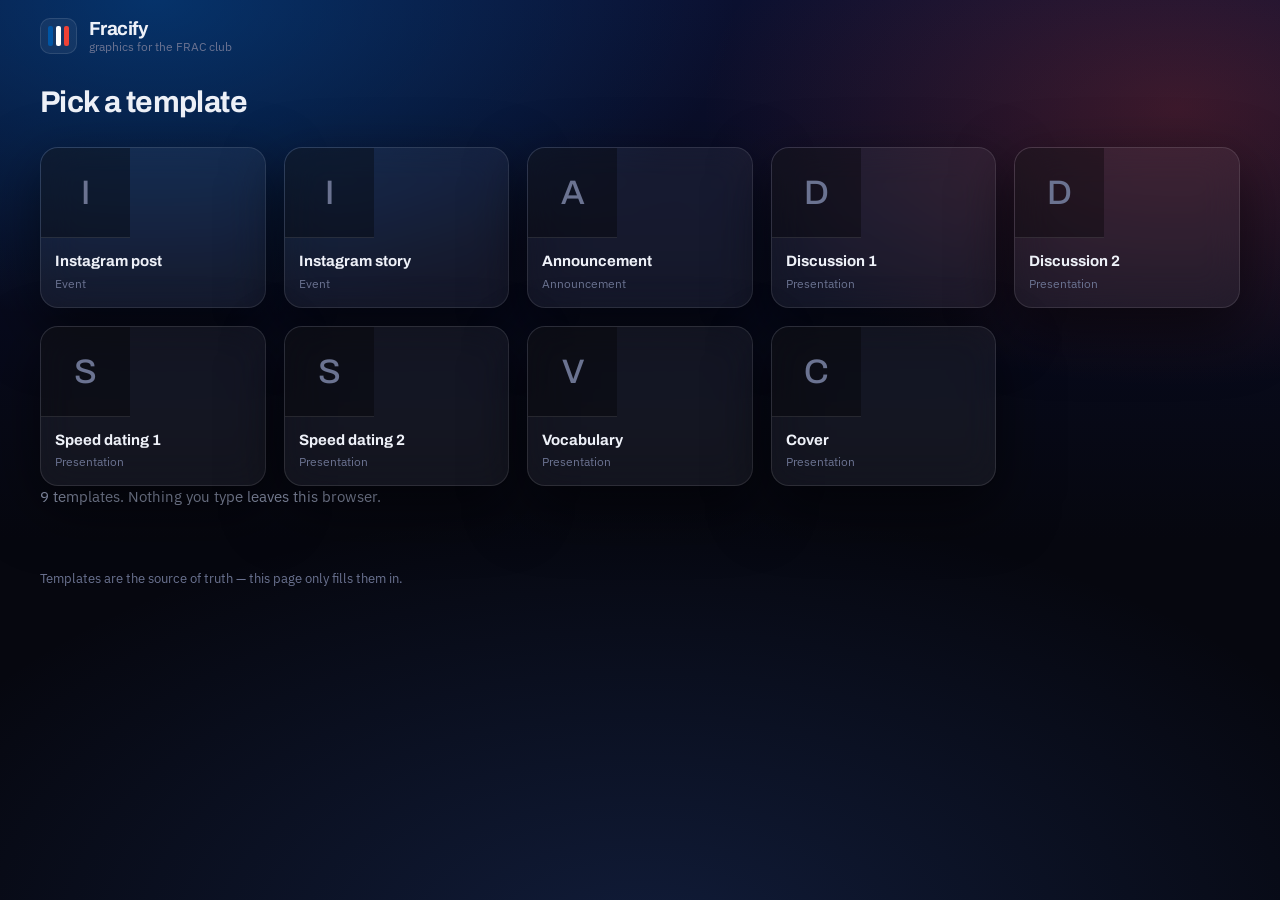
==== index.html @ 3fc7f630 "Fill templates in the browser and export a PNG One page, no build step, no dependency that is not in" ====
<!DOCTYPE html>
<html lang="en">
<head>
<meta charset="utf-8">
<meta name="viewport" content="width=device-width, initial-scale=1, viewport-fit=cover">
<title>Fracify — FRAC graphics generator</title>
<meta name="description" content="Fill in the texts, drop in the photos, export the post. No Affinity, no backend.">
<meta name="color-scheme" content="dark">
<link rel="icon" href="data:image/svg+xml,%3Csvg xmlns='http://www.w3.org/2000/svg' viewBox='0 0 32 32'%3E%3Crect width='32' height='32' rx='7' fill='%230b1030'/%3E%3Crect x='4' y='7' width='6' height='18' fill='%230055a4'/%3E%3Crect x='13' y='7' width='6' height='18' fill='%23eef1f8'/%3E%3Crect x='22' y='7' width='6' height='18' fill='%23ef4135'/%3E%3C/svg%3E">
<link rel="stylesheet" href="styles.css">
</head>
<body>

<div class="glow" aria-hidden="true"></div>

<header class="topbar">
  <div class="brand">
    <span class="brand-mark" aria-hidden="true"><i></i><i></i><i></i></span>
    <span class="brand-text">
      <strong>Fracify</strong>
      <small>graphics for the FRAC club</small>
    </span>
  </div>
  <div class="topbar-actions">
    <button type="button" id="btn-back" class="btn btn-ghost is-hidden">All templates</button>
  </div>
</header>

<div id="notice" class="notice is-hidden" role="alert"></div>

<main>

  <section id="picker" class="picker" aria-label="Templates">
    <h1 class="section-title">Pick a template</h1>
    <div id="picker-grid" class="picker-grid"></div>
    <p id="picker-status" class="muted">Loading templates…</p>
  </section>

  <section id="editor" class="editor is-hidden" aria-label="Editor">

    <div class="pane pane-form">
      <div class="pane-head">
        <h2 id="editor-title" class="section-title"></h2>
        <p id="editor-kind" class="muted"></p>
      </div>
      <div id="fields" class="fields"></div>
      <div class="pane-foot">
        <button type="button" id="btn-reset" class="btn btn-ghost">Reset to template defaults</button>
      </div>
    </div>

    <div class="pane pane-preview">
      <div class="preview-sticky">
        <div id="stage" class="stage" aria-label="Live preview"></div>
        <div class="actions">
          <button type="button" id="btn-png" class="btn btn-primary">Export PNG</button>
          <button type="button" id="btn-svg" class="btn btn-ghost">Download SVG</button>
        </div>
        <p id="export-status" class="muted export-status"></p>
      </div>
    </div>

  </section>

</main>

<footer class="footer">
  <span>Templates are the source of truth — this page only fills them in.</span>
</footer>

<script src="fonts/embedded-fonts.js"></script>
<script src="app.js"></script>
</body>
</html>
---- styles.css ----
/* ---------------------------------------------------------------------------
   Fonts. Two groups:
   - Archivo / IBM Plex Sans dress the interface.
   - Metropolis / Liberation Sans are the faces the templates ask for. They are
     declared here so the live preview looks like the export; the export gets
     the very same files inlined as data URIs (see fonts/embedded-fonts.js).
   --------------------------------------------------------------------------- */

@font-face {
  font-family: 'Archivo';
  font-style: normal;
  font-weight: 500;
  font-display: swap;
  src: url('fonts/archivo-latin-500-normal.woff2') format('woff2');
  unicode-range: U+0000-00FF, U+0131, U+0152-0153, U+02BB-02BC, U+02C6, U+02DA, U+02DC, U+0304, U+0308, U+0329, U+2000-206F, U+20AC, U+2122, U+2191, U+2193, U+2212, U+2215, U+FEFF, U+FFFD;
}
@font-face {
  font-family: 'Archivo';
  font-style: normal;
  font-weight: 500;
  font-display: swap;
  src: url('fonts/archivo-latin-ext-500-normal.woff2') format('woff2');
  unicode-range: U+0100-02BA, U+02BD-02C5, U+02C7-02CC, U+02CE-02D7, U+02DD-02FF, U+0304, U+0308, U+0329, U+1D00-1DBF, U+1E00-1E9F, U+1EF2-1EFF, U+2020, U+20A0-20AB, U+20AD-20C0, U+2113, U+2C60-2C7F, U+A720-A7FF;
}
@font-face {
  font-family: 'Archivo';
  font-style: normal;
  font-weight: 700;
  font-display: swap;
  src: url('fonts/archivo-latin-700-normal.woff2') format('woff2');
  unicode-range: U+0000-00FF, U+0131, U+0152-0153, U+02BB-02BC, U+02C6, U+02DA, U+02DC, U+0304, U+0308, U+0329, U+2000-206F, U+20AC, U+2122, U+2191, U+2193, U+2212, U+2215, U+FEFF, U+FFFD;
}
@font-face {
  font-family: 'Archivo';
  font-style: normal;
  font-weight: 700;
  font-display: swap;
  src: url('fonts/archivo-latin-ext-700-normal.woff2') format('woff2');
  unicode-range: U+0100-02BA, U+02BD-02C5, U+02C7-02CC, U+02CE-02D7, U+02DD-02FF, U+0304, U+0308, U+0329, U+1D00-1DBF, U+1E00-1E9F, U+1EF2-1EFF, U+2020, U+20A0-20AB, U+20AD-20C0, U+2113, U+2C60-2C7F, U+A720-A7FF;
}
@font-face {
  font-family: 'IBM Plex Sans';
  font-style: normal;
  font-weight: 400;
  font-display: swap;
  src: url('fonts/ibm-plex-sans-latin-400-normal.woff2') format('woff2');
  unicode-range: U+0000-00FF, U+0131, U+0152-0153, U+02BB-02BC, U+02C6, U+02DA, U+02DC, U+0304, U+0308, U+0329, U+2000-206F, U+20AC, U+2122, U+2191, U+2193, U+2212, U+2215, U+FEFF, U+FFFD;
}
@font-face {
  font-family: 'IBM Plex Sans';
  font-style: normal;
  font-weight: 400;
  font-display: swap;
  src: url('fonts/ibm-plex-sans-latin-ext-400-normal.woff2') format('woff2');
  unicode-range: U+0100-02BA, U+02BD-02C5, U+02C7-02CC, U+02CE-02D7, U+02DD-02FF, U+0304, U+0308, U+0329, U+1D00-1DBF, U+1E00-1E9F, U+1EF2-1EFF, U+2020, U+20A0-20AB, U+20AD-20C0, U+2113, U+2C60-2C7F, U+A720-A7FF;
}
@font-face {
  font-family: 'IBM Plex Sans';
  font-style: normal;
  font-weight: 600;
  font-display: swap;
  src: url('fonts/ibm-plex-sans-latin-600-normal.woff2') format('woff2');
  unicode-range: U+0000-00FF, U+0131, U+0152-0153, U+02BB-02BC, U+02C6, U+02DA, U+02DC, U+0304, U+0308, U+0329, U+2000-206F, U+20AC, U+2122, U+2191, U+2193, U+2212, U+2215, U+FEFF, U+FFFD;
}
@font-face {
  font-family: 'IBM Plex Sans';
  font-style: normal;
  font-weight: 600;
  font-display: swap;
  src: url('fonts/ibm-plex-sans-latin-ext-600-normal.woff2') format('woff2');
  unicode-range: U+0100-02BA, U+02BD-02C5, U+02C7-02CC, U+02CE-02D7, U+02DD-02FF, U+0304, U+0308, U+0329, U+1D00-1DBF, U+1E00-1E9F, U+1EF2-1EFF, U+2020, U+20A0-20AB, U+20AD-20C0, U+2113, U+2C60-2C7F, U+A720-A7FF;
}

@font-face {
  font-family: 'Metropolis';
  font-style: normal;
  font-weight: 400;
  font-display: block;
  src: url('fonts/Metropolis-Regular.woff2') format('woff2');
}
@font-face {
  font-family: 'Metropolis';
  font-style: normal;
  font-weight: 700;
  font-display: block;
  src: url('fonts/Metropolis-Bold.woff2') format('woff2');
}
@font-face {
  font-family: 'Liberation Sans';
  font-style: normal;
  font-weight: 400;
  font-display: block;
  src: url('fonts/LiberationSans-Regular.woff2') format('woff2');
}

/* --------------------------------------------------------------------------- */

:root {
  --bg: #06070f;
  --ink: #eef1f8;
  --ink-dim: #97a0bb;
  --ink-faint: #6b7391;
  --glass: rgba(255, 255, 255, 0.055);
  --glass-strong: rgba(255, 255, 255, 0.085);
  --edge: rgba(255, 255, 255, 0.11);
  --edge-strong: rgba(255, 255, 255, 0.2);
  --blue: #3b6fe0;
  --blue-deep: #0055a4;
  --red: #ef4135;
  --amber: #f0b429;
  --radius: 18px;
  --radius-sm: 12px;
  --shadow: 0 22px 60px rgba(0, 0, 0, 0.55);
  --ui: 'IBM Plex Sans', system-ui, -apple-system, 'Segoe UI', sans-serif;
  --display: 'Archivo', var(--ui);
}

* { box-sizing: border-box; }

html { -webkit-text-size-adjust: 100%; }

body {
  margin: 0;
  min-height: 100vh;
  background: var(--bg);
  color: var(--ink);
  font-family: var(--ui);
  font-size: 15px;
  line-height: 1.5;
  -webkit-font-smoothing: antialiased;
}

/* The FRAC background is a deep navy with a blue and a red bloom. Echo it. */
.glow {
  position: fixed;
  inset: 0;
  z-index: -1;
  background:
    radial-gradient(70% 55% at 12% 0%, rgba(0, 85, 164, 0.5), transparent 65%),
    radial-gradient(60% 50% at 92% 12%, rgba(239, 65, 53, 0.22), transparent 62%),
    radial-gradient(90% 70% at 50% 105%, rgba(59, 111, 224, 0.2), transparent 70%),
    linear-gradient(180deg, #0b1030 0%, #06070f 60%);
}

h1, h2, h3 { font-family: var(--display); font-weight: 700; letter-spacing: -0.02em; margin: 0; }

.muted { color: var(--ink-dim); margin: 0; }

.is-hidden { display: none !important; }

/* --- top bar --------------------------------------------------------------- */

.topbar {
  display: flex;
  align-items: center;
  justify-content: space-between;
  gap: 16px;
  padding: 18px clamp(16px, 4vw, 40px);
  max-width: 1400px;
  margin: 0 auto;
}

.brand { display: flex; align-items: center; gap: 12px; }

.brand-mark {
  display: flex;
  gap: 3px;
  padding: 7px;
  border-radius: 10px;
  background: var(--glass);
  border: 1px solid var(--edge);
}
.brand-mark i { width: 5px; height: 20px; border-radius: 2px; display: block; }
.brand-mark i:nth-child(1) { background: var(--blue-deep); }
.brand-mark i:nth-child(2) { background: #fff; }
.brand-mark i:nth-child(3) { background: var(--red); }

.brand-text { display: flex; flex-direction: column; line-height: 1.15; }
.brand-text strong { font-family: var(--display); font-size: 19px; letter-spacing: -0.03em; }
.brand-text small { color: var(--ink-faint); font-size: 12px; }

/* --- notice ---------------------------------------------------------------- */

.notice {
  max-width: 1400px;
  margin: 0 auto 8px;
  padding: 14px 18px;
  border-radius: var(--radius-sm);
  background: rgba(240, 180, 41, 0.12);
  border: 1px solid rgba(240, 180, 41, 0.35);
  color: #ffe6ae;
  font-size: 14px;
}
.notice code {
  font-family: ui-monospace, 'SFMono-Regular', Menlo, monospace;
  background: rgba(0, 0, 0, 0.35);
  padding: 2px 6px;
  border-radius: 6px;
}

main { max-width: 1400px; margin: 0 auto; padding: 8px clamp(16px, 4vw, 40px) 60px; }

.section-title { font-size: clamp(22px, 3vw, 30px); margin-bottom: 6px; }

/* --- template picker -------------------------------------------------------- */

.picker-grid {
  display: grid;
  grid-template-columns: repeat(auto-fill, minmax(190px, 1fr));
  align-items: start;
  gap: 18px;
  margin-top: 22px;
}

.card {
  position: relative;
  display: flex;
  flex-direction: column;
  padding: 0;
  overflow: hidden;
  text-align: left;
  color: inherit;
  font: inherit;
  cursor: pointer;
  background: var(--glass);
  border: 1px solid var(--edge);
  border-radius: var(--radius);
  backdrop-filter: blur(18px);
  -webkit-backdrop-filter: blur(18px);
  box-shadow: var(--shadow);
  transition: transform 0.16s ease, border-color 0.16s ease, background 0.16s ease;
}
.card:hover { transform: translateY(-3px); border-color: var(--edge-strong); background: var(--glass-strong); }
.card:focus-visible { outline: 2px solid var(--blue); outline-offset: 3px; }
.card.is-unsupported { cursor: not-allowed; opacity: 0.62; }
.card.is-unsupported:hover { transform: none; }

.card-thumb {
  background: rgba(0, 0, 0, 0.35);
  border-bottom: 1px solid var(--edge);
  position: relative;
  min-height: 90px;
  display: grid;
}
.card-thumb img { display: block; width: 100%; height: auto; }
.card-thumb-fallback {
  aspect-ratio: 1 / 1;
  display: grid;
  place-items: center;
  font-family: var(--display);
  font-size: 34px;
  color: var(--ink-faint);
}

.card-body { padding: 12px 14px 14px; }
.card-name { font-family: var(--display); font-weight: 700; font-size: 15px; }
.card-meta { color: var(--ink-faint); font-size: 12px; margin-top: 2px; }
.card-warn { color: var(--amber); font-size: 12px; margin-top: 6px; line-height: 1.35; }

.ratio-tag {
  position: absolute;
  right: 8px;
  top: 8px;
  padding: 3px 8px;
  font-size: 11px;
  border-radius: 999px;
  background: rgba(6, 7, 15, 0.72);
  border: 1px solid var(--edge);
  color: var(--ink-dim);
}

/* --- editor ----------------------------------------------------------------- */

.editor {
  display: grid;
  grid-template-columns: minmax(0, 400px) minmax(0, 1fr);
  gap: 24px;
  align-items: start;
}

.pane {
  background: var(--glass);
  border: 1px solid var(--edge);
  border-radius: var(--radius);
  backdrop-filter: blur(20px);
  -webkit-backdrop-filter: blur(20px);
  box-shadow: var(--shadow);
}

.pane-form { padding: 22px; }
.pane-head { margin-bottom: 18px; }
.pane-foot { margin-top: 20px; padding-top: 16px; border-top: 1px solid var(--edge); }

.pane-preview { padding: 18px; background: rgba(255, 255, 255, 0.03); }
.preview-sticky { position: sticky; top: 18px; }

.fields { display: flex; flex-direction: column; gap: 18px; }

.field label,
.field .field-label {
  display: block;
  font-size: 12px;
  font-weight: 600;
  letter-spacing: 0.06em;
  text-transform: uppercase;
  color: var(--ink-dim);
  margin-bottom: 7px;
}

.field input[type='text'],
.field textarea {
  width: 100%;
  padding: 11px 13px;
  color: var(--ink);
  font: inherit;
  background: rgba(0, 0, 0, 0.3);
  border: 1px solid var(--edge);
  border-radius: var(--radius-sm);
  resize: vertical;
  transition: border-color 0.15s ease, box-shadow 0.15s ease;
}
.field textarea { min-height: 82px; line-height: 1.45; }
.field input:focus,
.field textarea:focus {
  outline: none;
  border-color: rgba(59, 111, 224, 0.8);
  box-shadow: 0 0 0 3px rgba(59, 111, 224, 0.22);
}

.field-note { font-size: 12px; color: var(--ink-faint); margin: 6px 0 0; }

.field-warn {
  display: flex;
  gap: 8px;
  align-items: flex-start;
  margin: 8px 0 0;
  padding: 8px 10px;
  font-size: 12.5px;
  line-height: 1.4;
  color: #ffdf9e;
  background: rgba(240, 180, 41, 0.12);
  border: 1px solid rgba(240, 180, 41, 0.32);
  border-radius: 10px;
}
.field-warn.is-error { color: #ffc9c4; background: rgba(239, 65, 53, 0.14); border-color: rgba(239, 65, 53, 0.4); }
.field-warn::before { content: '▲'; font-size: 10px; line-height: 1.5; }

/* photo slot */

.photo-slot { display: flex; flex-direction: column; gap: 10px; }
.photo-row { display: flex; gap: 12px; align-items: center; }

.photo-preview {
  width: 74px;
  height: 74px;
  flex: none;
  border-radius: 10px;
  border: 1px solid var(--edge);
  background: rgba(0, 0, 0, 0.35) center / cover no-repeat;
  display: grid;
  place-items: center;
  color: var(--ink-faint);
  font-size: 11px;
}

.photo-actions { display: flex; flex-direction: column; gap: 6px; min-width: 0; }
.photo-name { font-size: 12px; color: var(--ink-faint); overflow: hidden; text-overflow: ellipsis; white-space: nowrap; }

.slider-row { display: flex; align-items: center; gap: 10px; }
.slider-row span { font-size: 12px; color: var(--ink-faint); white-space: nowrap; }

input[type='range'] {
  flex: 1;
  min-width: 0;
  accent-color: var(--blue);
  height: 22px;
}

/* --- stage ------------------------------------------------------------------ */

.stage {
  border-radius: var(--radius-sm);
  overflow: hidden;
  background: rgba(0, 0, 0, 0.4);
  border: 1px solid var(--edge);
  display: grid;
  place-items: center;
  min-height: 220px;
}
.stage svg { display: block; width: 100%; height: auto; }

.actions { display: flex; gap: 10px; margin-top: 14px; flex-wrap: wrap; }
.export-status { font-size: 12.5px; margin-top: 8px; min-height: 18px; }

/* --- buttons ----------------------------------------------------------------- */

.btn {
  font-family: var(--display);
  font-weight: 600;
  font-size: 14px;
  letter-spacing: -0.01em;
  padding: 11px 18px;
  border-radius: var(--radius-sm);
  border: 1px solid var(--edge);
  background: var(--glass);
  color: var(--ink);
  cursor: pointer;
  transition: background 0.15s ease, border-color 0.15s ease, transform 0.1s ease;
}
.btn:hover { background: var(--glass-strong); border-color: var(--edge-strong); }
.btn:active { transform: translateY(1px); }
.btn:focus-visible { outline: 2px solid var(--blue); outline-offset: 2px; }
.btn[disabled] { opacity: 0.5; cursor: progress; }

.btn-primary {
  background: linear-gradient(180deg, #4a7cf0, #2857c4);
  border-color: rgba(255, 255, 255, 0.22);
  box-shadow: 0 8px 24px rgba(40, 87, 196, 0.4);
}
.btn-primary:hover { background: linear-gradient(180deg, #5786f5, #2f61d6); }

.btn-small { padding: 7px 12px; font-size: 13px; }

.footer {
  max-width: 1400px;
  margin: 0 auto;
  padding: 0 clamp(16px, 4vw, 40px) 40px;
  color: var(--ink-faint);
  font-size: 12.5px;
}

/* --- responsive -------------------------------------------------------------- */

@media (max-width: 940px) {
  .editor { grid-template-columns: minmax(0, 1fr); }
  .pane-preview { order: -1; padding: 12px; }
  .preview-sticky { position: static; }
  .stage svg { max-height: 52vh; width: auto; max-width: 100%; }
  .stage { padding: 6px; }
}

@media (prefers-reduced-motion: reduce) {
  * { transition: none !important; }
}
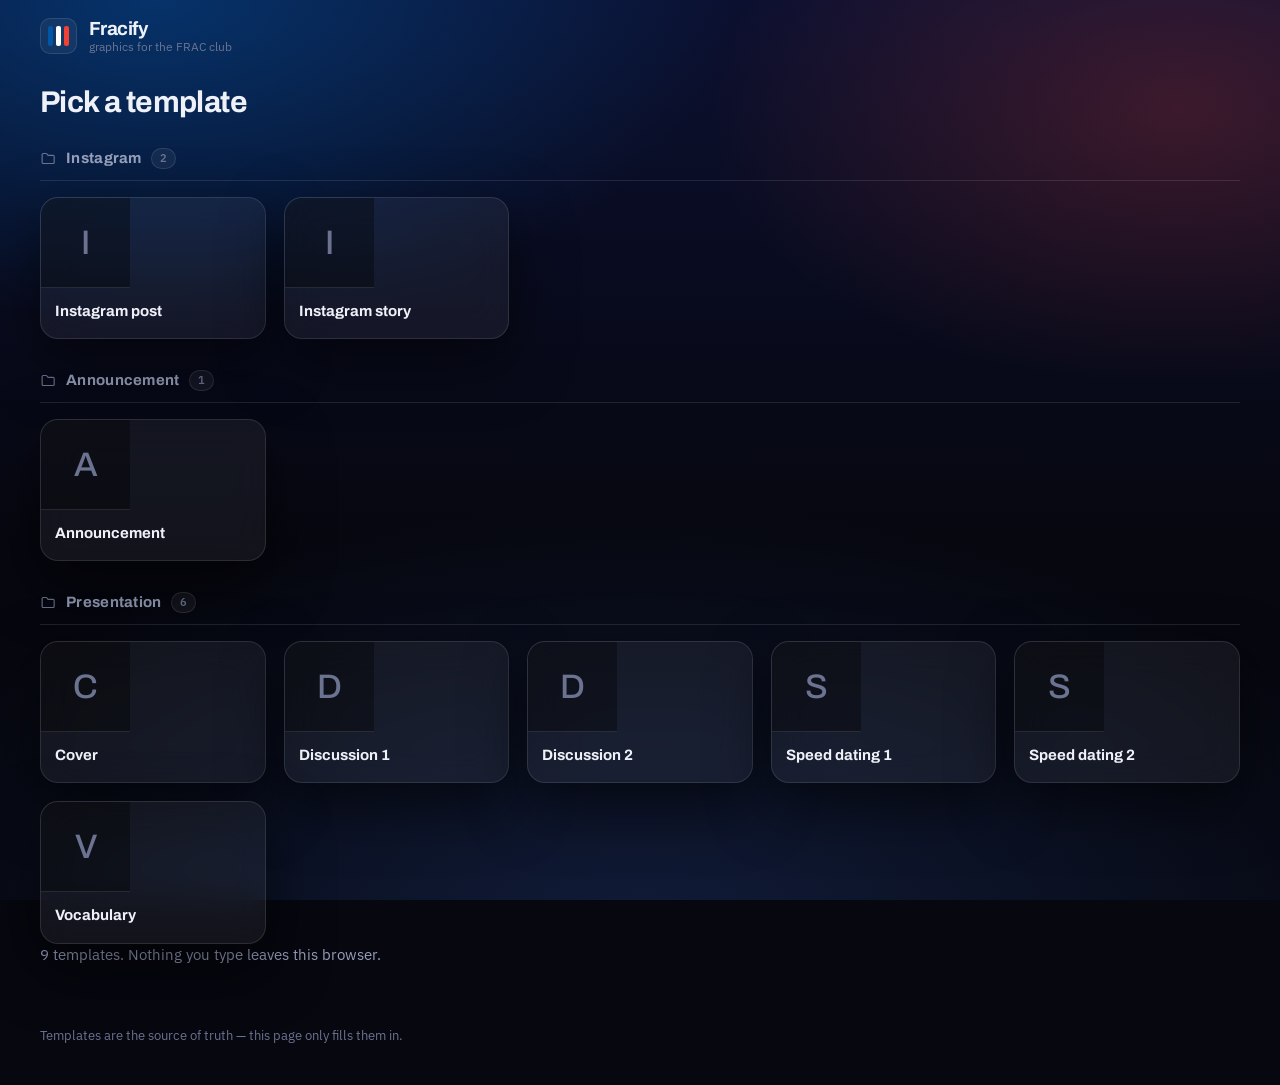
==== commit 3953402a: "Group the picker into folders Instagram (post, story), Announcement on its own, then Presentation wi" ====
--- a/index.html
+++ b/index.html
@@ -32,7 +32,7 @@
 
   <section id="picker" class="picker" aria-label="Templates">
     <h1 class="section-title">Pick a template</h1>
-    <div id="picker-grid" class="picker-grid"></div>
+    <div id="picker-groups"></div>
     <p id="picker-status" class="muted">Loading templates…</p>
   </section>
 
--- a/styles.css
+++ b/styles.css
@@ -204,12 +204,39 @@
 
 /* --- template picker -------------------------------------------------------- */
 
+.group { margin-top: 30px; }
+.group:first-child { margin-top: 22px; }
+
+.group-title {
+  display: flex;
+  align-items: center;
+  gap: 9px;
+  font-size: 15px;
+  font-weight: 600;
+  letter-spacing: 0.02em;
+  color: var(--ink-dim);
+  padding-bottom: 10px;
+  border-bottom: 1px solid var(--edge);
+}
+.group-title svg { color: var(--ink-faint); flex: none; }
+
+.group-count {
+  font-family: var(--ui);
+  font-size: 11px;
+  font-weight: 600;
+  color: var(--ink-faint);
+  background: var(--glass);
+  border: 1px solid var(--edge);
+  border-radius: 999px;
+  padding: 1px 8px;
+}
+
 .picker-grid {
   display: grid;
   grid-template-columns: repeat(auto-fill, minmax(190px, 1fr));
   align-items: start;
   gap: 18px;
-  margin-top: 22px;
+  margin-top: 16px;
 }
 
 .card {
@@ -383,11 +410,15 @@
   overflow: hidden;
   background: rgba(0, 0, 0, 0.4);
   border: 1px solid var(--edge);
-  display: grid;
-  place-items: center;
+  /* Flex, not grid: an auto-sized grid track grows to the intrinsic 1080 px
+     of the preview, which makes the child's max-width:100% resolve against
+     itself and lets the page overflow sideways on a phone. */
+  display: flex;
+  align-items: center;
+  justify-content: center;
   min-height: 220px;
 }
-.stage svg { display: block; width: 100%; height: auto; }
+.stage svg { display: block; width: 100%; height: auto; max-width: 100%; min-width: 0; }
 
 .actions { display: flex; gap: 10px; margin-top: 14px; flex-wrap: wrap; }
 .export-status { font-size: 12.5px; margin-top: 8px; min-height: 18px; }
@@ -435,7 +466,9 @@
   .editor { grid-template-columns: minmax(0, 1fr); }
   .pane-preview { order: -1; padding: 12px; }
   .preview-sticky { position: static; }
-  .stage svg { max-height: 52vh; width: auto; max-width: 100%; }
+  /* min-width:0 matters: a replaced element in a grid keeps its intrinsic
+     width otherwise, and a 1080 px wide preview runs off a phone screen. */
+  .stage svg { width: auto; height: auto; max-width: 100%; max-height: 56vh; min-width: 0; }
   .stage { padding: 6px; }
 }
 
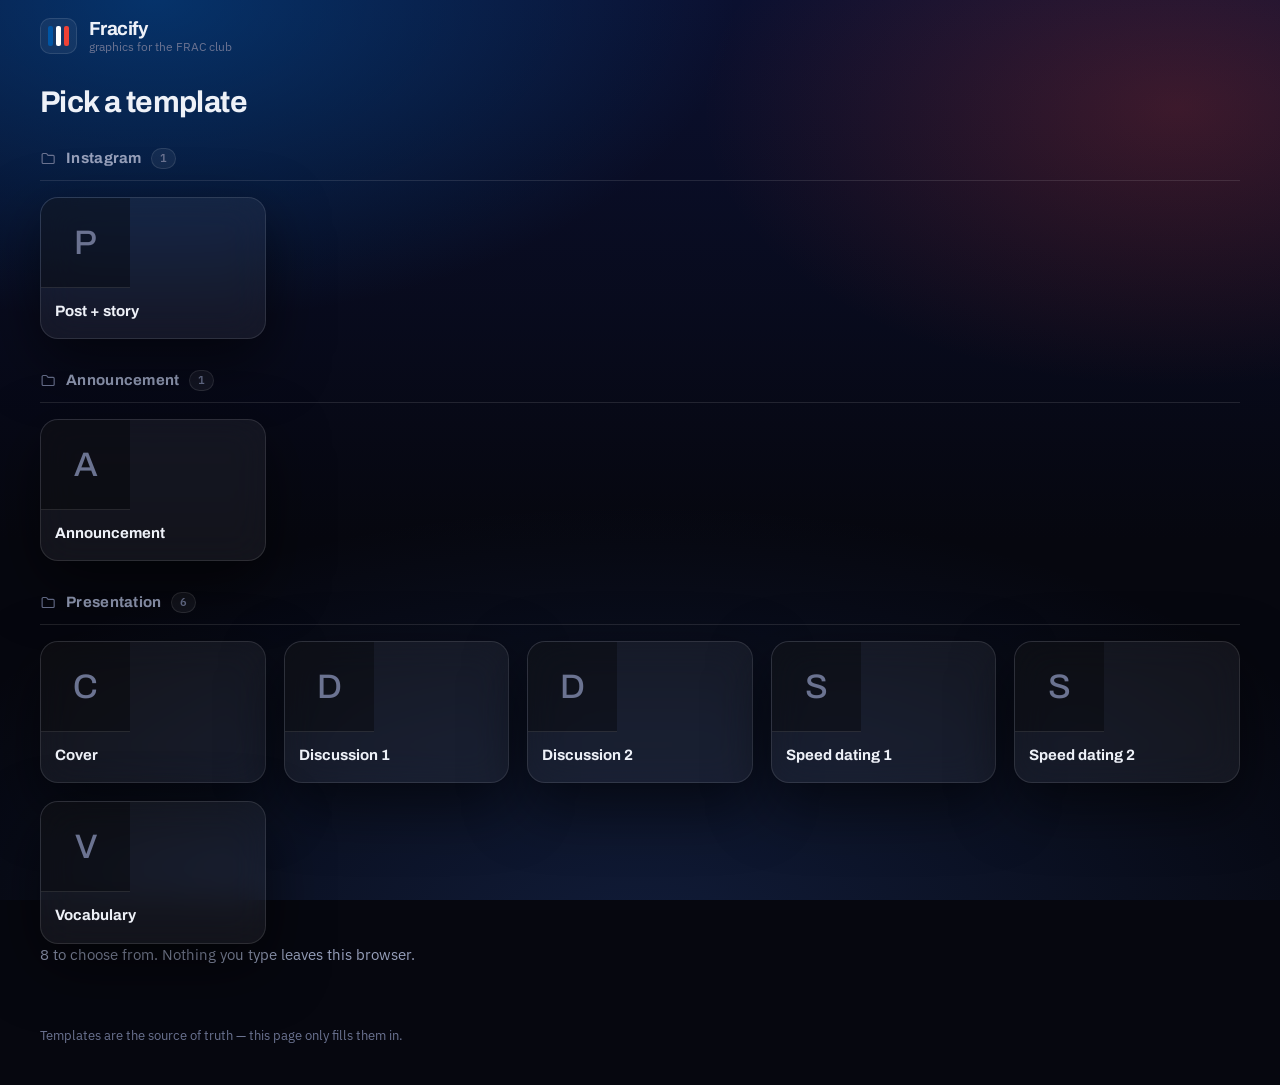
==== commit cc11eae6: "Open on French placeholders, walk the group, wrap the theme Four finishing touches.  Every text fiel" ====
--- a/index.html
+++ b/index.html
@@ -22,6 +22,7 @@
     </span>
   </div>
   <div class="topbar-actions">
+    <button type="button" id="btn-next" class="btn btn-ghost is-hidden"></button>
     <button type="button" id="btn-back" class="btn btn-ghost is-hidden">All templates</button>
   </div>
 </header>
--- a/styles.css
+++ b/styles.css
@@ -394,7 +394,21 @@
 .photo-name { font-size: 12px; color: var(--ink-faint); overflow: hidden; text-overflow: ellipsis; white-space: nowrap; }
 
 .slider-row { display: flex; align-items: center; gap: 10px; }
-.slider-row span { font-size: 12px; color: var(--ink-faint); white-space: nowrap; }
+.slider-label {
+  width: 36px;
+  flex: none;
+  font-size: 12px;
+  font-weight: 600;
+  color: var(--ink-dim);
+}
+.slider-readout {
+  width: 66px;
+  flex: none;
+  text-align: right;
+  font-size: 12px;
+  color: var(--ink-faint);
+  font-variant-numeric: tabular-nums;
+}
 
 input[type='range'] {
   flex: 1;
@@ -405,20 +419,58 @@
 
 /* --- stage ------------------------------------------------------------------ */
 
+/* Flex, not grid: an auto-sized grid track grows to the intrinsic 1080 px of
+   the preview, which makes the child's max-width:100% resolve against itself
+   and lets the page overflow sideways on a phone. */
 .stage {
+  display: flex;
+  align-items: flex-start;
+  justify-content: center;
+  gap: 14px;
+  min-height: 220px;
+}
+
+.canvas {
+  margin: 0;
+  min-width: 0;
+  flex: 1 1 0;
+  display: flex;
+  flex-direction: column;
+  gap: 8px;
+}
+
+.canvas-art {
   border-radius: var(--radius-sm);
   overflow: hidden;
   background: rgba(0, 0, 0, 0.4);
   border: 1px solid var(--edge);
-  /* Flex, not grid: an auto-sized grid track grows to the intrinsic 1080 px
-     of the preview, which makes the child's max-width:100% resolve against
-     itself and lets the page overflow sideways on a phone. */
   display: flex;
   align-items: center;
   justify-content: center;
-  min-height: 220px;
-}
-.stage svg { display: block; width: 100%; height: auto; max-width: 100%; min-width: 0; }
+  min-width: 0;
+}
+.canvas-art svg { display: block; width: 100%; height: auto; max-width: 100%; min-width: 0; }
+
+.canvas-foot {
+  display: flex;
+  align-items: center;
+  /* Wraps so a narrow preview does not force the page wider than the phone. */
+  flex-wrap: wrap;
+  gap: 8px;
+  min-width: 0;
+}
+.canvas-name {
+  flex: 1;
+  min-width: 0;
+  overflow: hidden;
+  text-overflow: ellipsis;
+  white-space: nowrap;
+  font-size: 12px;
+  color: var(--ink-faint);
+}
+/* A single preview needs neither a label saying which one it is nor its own
+   pair of buttons - the ones under the stage already say it. */
+.stage:not(.is-multi) .canvas-foot { display: none; }
 
 .actions { display: flex; gap: 10px; margin-top: 14px; flex-wrap: wrap; }
 .export-status { font-size: 12.5px; margin-top: 8px; min-height: 18px; }
@@ -468,8 +520,8 @@
   .preview-sticky { position: static; }
   /* min-width:0 matters: a replaced element in a grid keeps its intrinsic
      width otherwise, and a 1080 px wide preview runs off a phone screen. */
-  .stage svg { width: auto; height: auto; max-width: 100%; max-height: 56vh; min-width: 0; }
-  .stage { padding: 6px; }
+  .canvas-art svg { width: auto; height: auto; max-width: 100%; max-height: 46vh; min-width: 0; }
+  .stage { gap: 10px; }
 }
 
 @media (prefers-reduced-motion: reduce) {
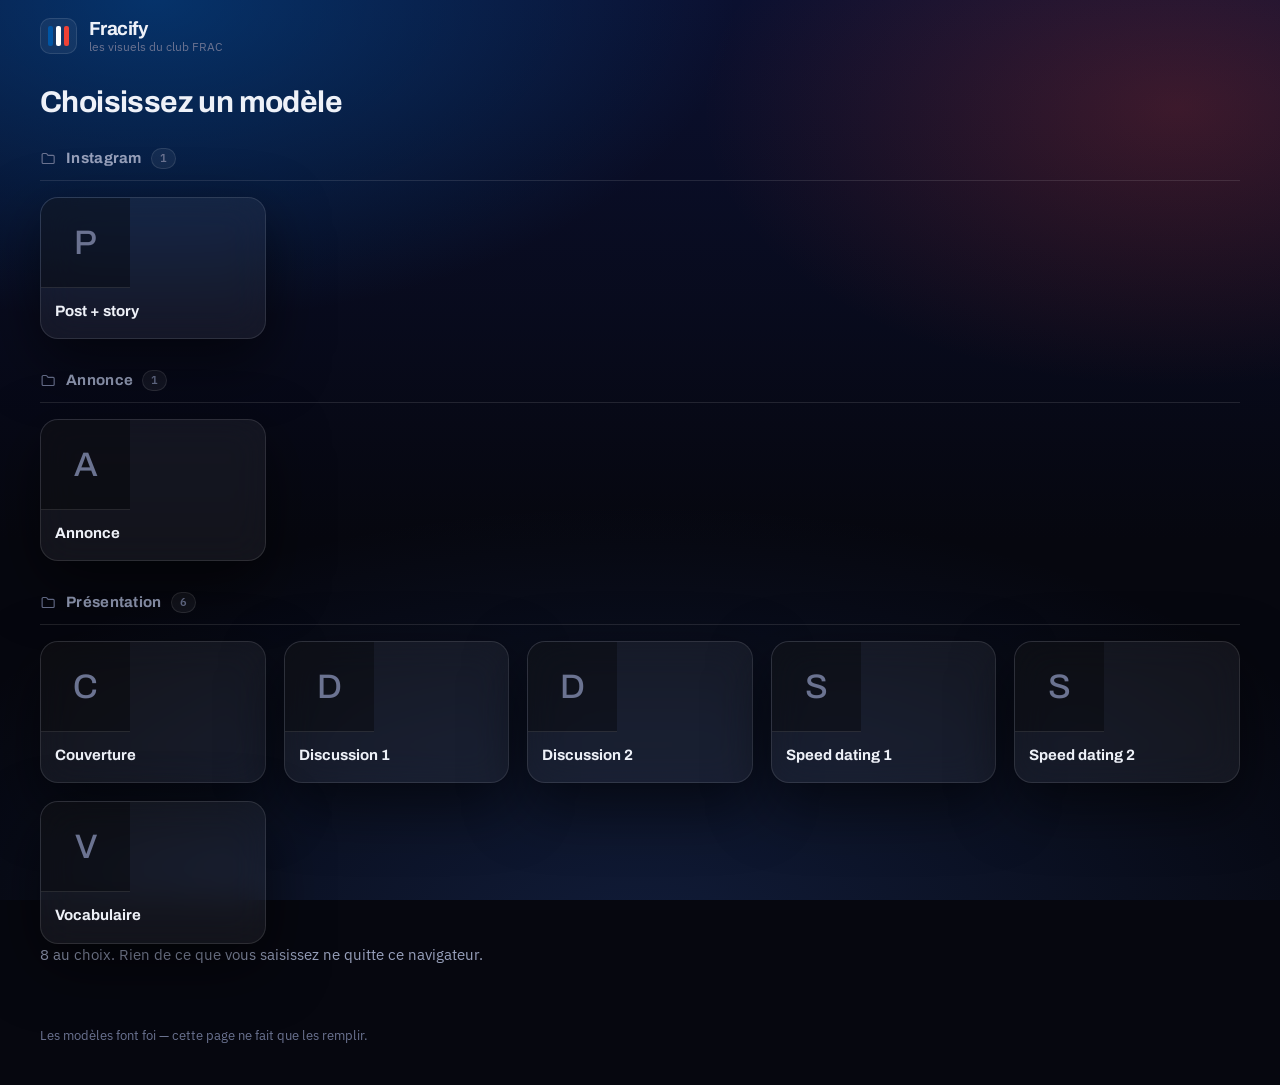
==== commit f702e033: "Put the whole interface into French I read "everything in French" as the placeholders only. It was t" ====
--- a/index.html
+++ b/index.html
@@ -1,10 +1,10 @@
 <!DOCTYPE html>
-<html lang="en">
+<html lang="fr">
 <head>
 <meta charset="utf-8">
 <meta name="viewport" content="width=device-width, initial-scale=1, viewport-fit=cover">
-<title>Fracify — FRAC graphics generator</title>
-<meta name="description" content="Fill in the texts, drop in the photos, export the post. No Affinity, no backend.">
+<title>Fracify — les visuels du club FRAC</title>
+<meta name="description" content="Remplissez les textes, ajoutez les photos, exportez le visuel. Sans Affinity, sans serveur.">
 <meta name="color-scheme" content="dark">
 <link rel="icon" href="data:image/svg+xml,%3Csvg xmlns='http://www.w3.org/2000/svg' viewBox='0 0 32 32'%3E%3Crect width='32' height='32' rx='7' fill='%230b1030'/%3E%3Crect x='4' y='7' width='6' height='18' fill='%230055a4'/%3E%3Crect x='13' y='7' width='6' height='18' fill='%23eef1f8'/%3E%3Crect x='22' y='7' width='6' height='18' fill='%23ef4135'/%3E%3C/svg%3E">
 <link rel="stylesheet" href="styles.css">
@@ -18,12 +18,12 @@
     <span class="brand-mark" aria-hidden="true"><i></i><i></i><i></i></span>
     <span class="brand-text">
       <strong>Fracify</strong>
-      <small>graphics for the FRAC club</small>
+      <small>les visuels du club FRAC</small>
     </span>
   </div>
   <div class="topbar-actions">
     <button type="button" id="btn-next" class="btn btn-ghost is-hidden"></button>
-    <button type="button" id="btn-back" class="btn btn-ghost is-hidden">All templates</button>
+    <button type="button" id="btn-back" class="btn btn-ghost is-hidden">Tous les modèles</button>
   </div>
 </header>
 
@@ -31,13 +31,13 @@
 
 <main>
 
-  <section id="picker" class="picker" aria-label="Templates">
-    <h1 class="section-title">Pick a template</h1>
+  <section id="picker" class="picker" aria-label="Modèles">
+    <h1 class="section-title">Choisissez un modèle</h1>
     <div id="picker-groups"></div>
-    <p id="picker-status" class="muted">Loading templates…</p>
+    <p id="picker-status" class="muted">Chargement des modèles…</p>
   </section>
 
-  <section id="editor" class="editor is-hidden" aria-label="Editor">
+  <section id="editor" class="editor is-hidden" aria-label="Éditeur">
 
     <div class="pane pane-form">
       <div class="pane-head">
@@ -46,16 +46,16 @@
       </div>
       <div id="fields" class="fields"></div>
       <div class="pane-foot">
-        <button type="button" id="btn-reset" class="btn btn-ghost">Reset to template defaults</button>
+        <button type="button" id="btn-reset" class="btn btn-ghost">Revenir aux valeurs par défaut</button>
       </div>
     </div>
 
     <div class="pane pane-preview">
       <div class="preview-sticky">
-        <div id="stage" class="stage" aria-label="Live preview"></div>
+        <div id="stage" class="stage" aria-label="Aperçu en direct"></div>
         <div class="actions">
-          <button type="button" id="btn-png" class="btn btn-primary">Export PNG</button>
-          <button type="button" id="btn-svg" class="btn btn-ghost">Download SVG</button>
+          <button type="button" id="btn-png" class="btn btn-primary">Exporter en PNG</button>
+          <button type="button" id="btn-svg" class="btn btn-ghost">Télécharger le SVG</button>
         </div>
         <p id="export-status" class="muted export-status"></p>
       </div>
@@ -66,7 +66,7 @@
 </main>
 
 <footer class="footer">
-  <span>Templates are the source of truth — this page only fills them in.</span>
+  <span>Les modèles font foi — cette page ne fait que les remplir.</span>
 </footer>
 
 <script src="fonts/embedded-fonts.js"></script>
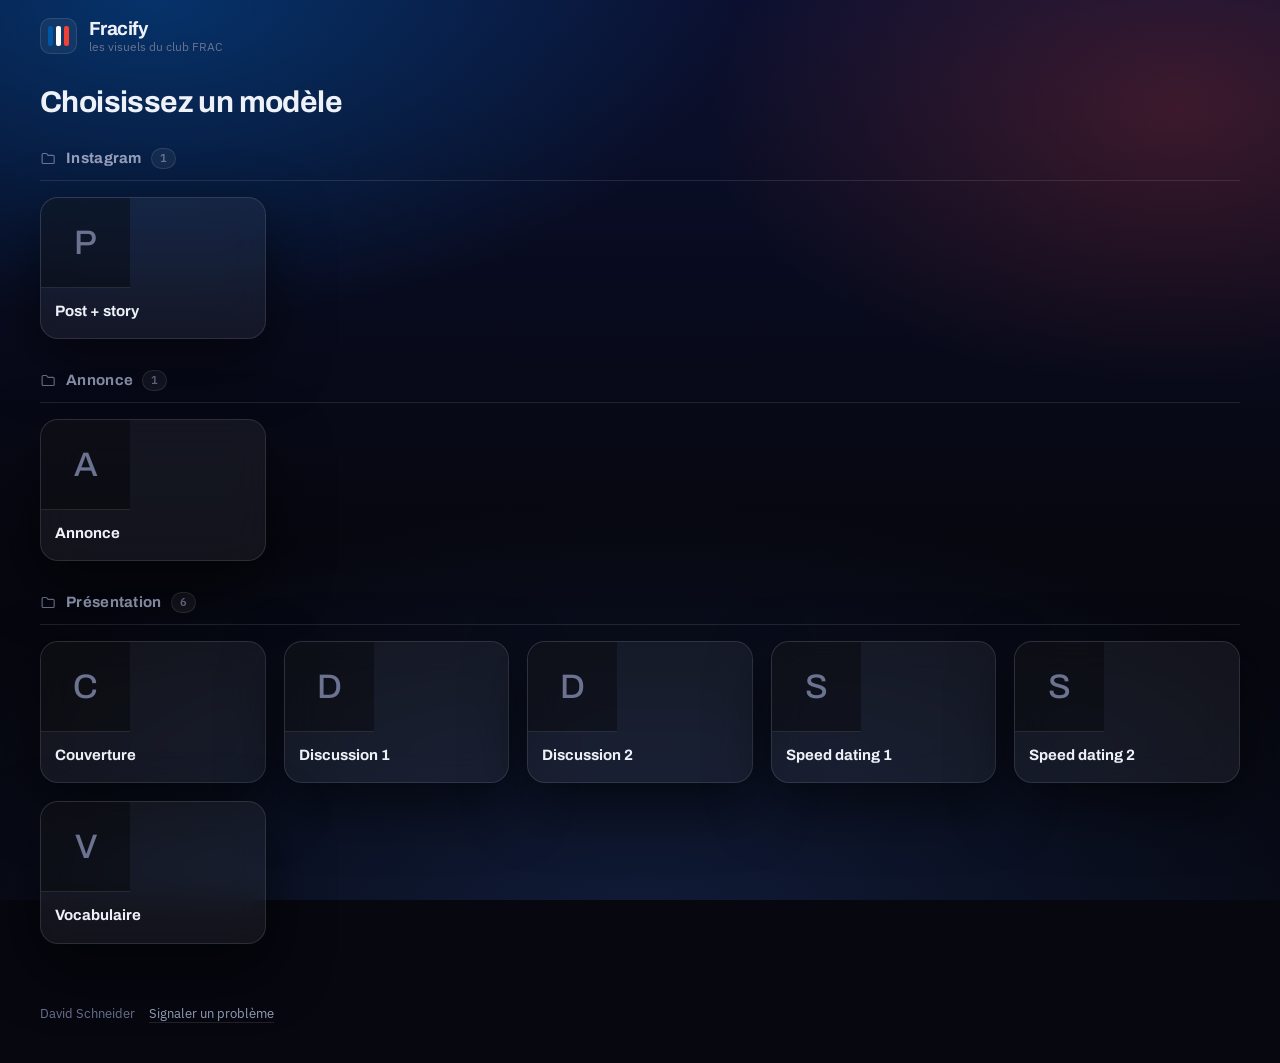
==== commit dbc8b570: "Sign the footer, drop the two lines nobody needed The count under the heading and the note about tem" ====
--- a/index.html
+++ b/index.html
@@ -34,7 +34,7 @@
   <section id="picker" class="picker" aria-label="Modèles">
     <h1 class="section-title">Choisissez un modèle</h1>
     <div id="picker-groups"></div>
-    <p id="picker-status" class="muted">Chargement des modèles…</p>
+    <p id="picker-status" class="muted"></p>
   </section>
 
   <section id="editor" class="editor is-hidden" aria-label="Éditeur">
@@ -66,7 +66,8 @@
 </main>
 
 <footer class="footer">
-  <span>Les modèles font foi — cette page ne fait que les remplir.</span>
+  <span>David Schneider</span>
+  <a href="https://github.com/SchndrDavid/fracify/issues" target="_blank" rel="noopener">Signaler un problème</a>
 </footer>
 
 <script src="fonts/embedded-fonts.js"></script>
--- a/styles.css
+++ b/styles.css
@@ -505,12 +505,17 @@
 .btn-small { padding: 7px 12px; font-size: 13px; }
 
 .footer {
+  display: flex;
+  flex-wrap: wrap;
+  gap: 6px 14px;
   max-width: 1400px;
   margin: 0 auto;
   padding: 0 clamp(16px, 4vw, 40px) 40px;
   color: var(--ink-faint);
   font-size: 12.5px;
 }
+.footer a { color: var(--ink-dim); text-decoration: none; border-bottom: 1px solid var(--edge); }
+.footer a:hover { color: var(--ink); border-bottom-color: var(--edge-strong); }
 
 /* --- responsive -------------------------------------------------------------- */
 
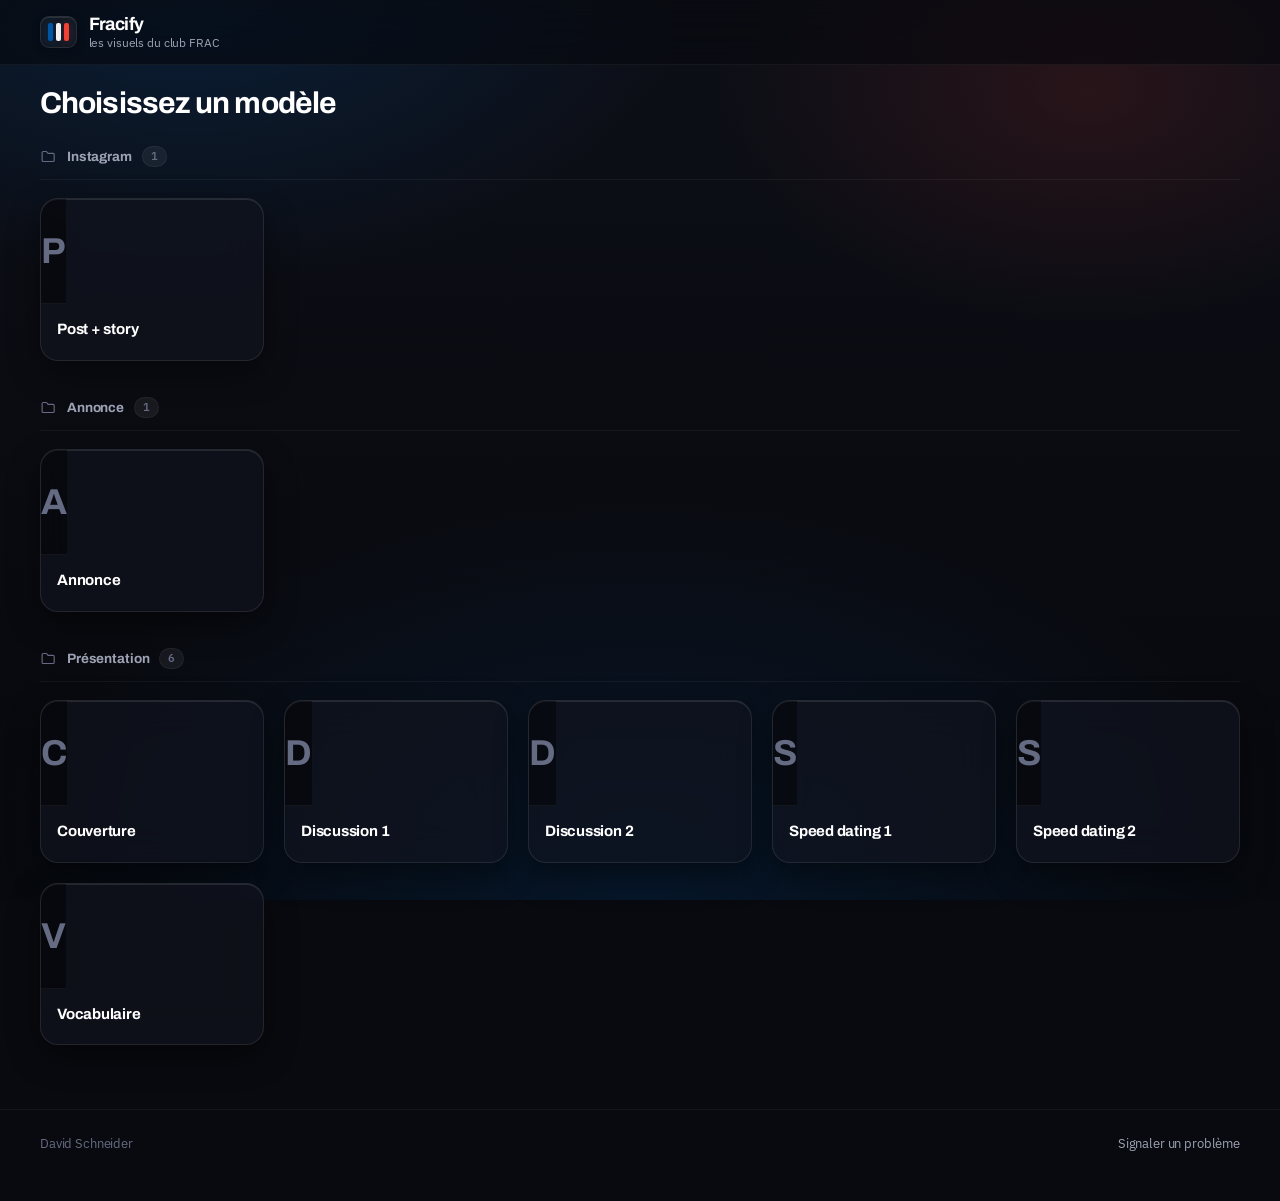
==== commit 0d31feb2: "V2" ====
--- a/index.html
+++ b/index.html
@@ -6,7 +6,8 @@
 <title>Fracify — les visuels du club FRAC</title>
 <meta name="description" content="Remplissez les textes, ajoutez les photos, exportez le visuel. Sans Affinity, sans serveur.">
 <meta name="color-scheme" content="dark">
-<link rel="icon" href="data:image/svg+xml,%3Csvg xmlns='http://www.w3.org/2000/svg' viewBox='0 0 32 32'%3E%3Crect width='32' height='32' rx='7' fill='%230b1030'/%3E%3Crect x='4' y='7' width='6' height='18' fill='%230055a4'/%3E%3Crect x='13' y='7' width='6' height='18' fill='%23eef1f8'/%3E%3Crect x='22' y='7' width='6' height='18' fill='%23ef4135'/%3E%3C/svg%3E">
+<meta name="theme-color" content="#090a0f">
+<link rel="icon" href="data:image/svg+xml,%3Csvg xmlns='http://www.w3.org/2000/svg' viewBox='0 0 32 32'%3E%3Crect width='32' height='32' rx='8' fill='%23090a0f'/%3E%3Crect x='5' y='7' width='6' height='18' rx='2' fill='%230055a4'/%3E%3Crect x='13' y='7' width='6' height='18' rx='2' fill='%23f5f5f7'/%3E%3Crect x='21' y='7' width='6' height='18' rx='2' fill='%23ef4135'/%3E%3C/svg%3E">
 <link rel="stylesheet" href="styles.css">
 </head>
 <body>
--- a/styles.css
+++ b/styles.css
@@ -93,26 +93,55 @@
   src: url('fonts/LiberationSans-Regular.woff2') format('woff2');
 }
 
-/* --------------------------------------------------------------------------- */
+/* ---------------------------------------------------------------------------
+   Apple HIG Design System Tokens & Base Styles
+   --------------------------------------------------------------------------- */
 
 :root {
-  --bg: #06070f;
-  --ink: #eef1f8;
-  --ink-dim: #97a0bb;
-  --ink-faint: #6b7391;
-  --glass: rgba(255, 255, 255, 0.055);
+  /* Canvas & Elevated Backgrounds */
+  --bg: #090a0f;
+  --bg-subtle: #0d0f17;
+  --bg-elevated: rgba(22, 25, 37, 0.72);
+
+  /* Apple System Typography Colors (Primary, Secondary, Tertiary) */
+  --ink: #f5f5f7;
+  --ink-secondary: #9da3b4;
+  --ink-dim: #9da3b4;
+  --ink-tertiary: #656b82;
+  --ink-faint: #656b82;
+
+  /* Translucent Liquid Glass Materials */
+  --glass: rgba(255, 255, 255, 0.045);
   --glass-strong: rgba(255, 255, 255, 0.085);
-  --edge: rgba(255, 255, 255, 0.11);
+  --glass-card: rgba(18, 21, 31, 0.65);
+  --edge: rgba(255, 255, 255, 0.09);
+  --edge-subtle: rgba(255, 255, 255, 0.05);
   --edge-strong: rgba(255, 255, 255, 0.2);
-  --blue: #3b6fe0;
+  --edge-highlight: inset 0 1px 0 rgba(255, 255, 255, 0.1);
+
+  /* Accent & Status Colors */
+  --blue: #0071e3;
+  --blue-hover: #0077ed;
   --blue-deep: #0055a4;
-  --red: #ef4135;
-  --amber: #f0b429;
+  --red: #ff453a;
+  --amber: #ff9f0a;
+  --green: #30d158;
+
+  /* Corner Radii */
   --radius: 18px;
-  --radius-sm: 12px;
-  --shadow: 0 22px 60px rgba(0, 0, 0, 0.55);
-  --ui: 'IBM Plex Sans', system-ui, -apple-system, 'Segoe UI', sans-serif;
-  --display: 'Archivo', var(--ui);
+  --radius-md: 14px;
+  --radius-sm: 10px;
+  --radius-pill: 9999px;
+
+  /* Depth & Elevation Shadows */
+  --shadow-sm: 0 2px 8px rgba(0, 0, 0, 0.25);
+  --shadow-md: 0 12px 32px rgba(0, 0, 0, 0.45);
+  --shadow-lg: 0 24px 64px rgba(0, 0, 0, 0.6);
+  --shadow: var(--shadow-md);
+
+  /* Typography Stack */
+  --ui: -apple-system, BlinkMacSystemFont, "SF Pro Text", "SF Pro Display", 'IBM Plex Sans', system-ui, sans-serif;
+  --display: -apple-system, BlinkMacSystemFont, "SF Pro Display", 'Archivo', var(--ui);
 }
 
 * { box-sizing: border-box; }
@@ -122,121 +151,175 @@
 body {
   margin: 0;
   min-height: 100vh;
-  background: var(--bg);
+  background-color: var(--bg);
   color: var(--ink);
   font-family: var(--ui);
-  font-size: 15px;
+  font-size: 14.5px;
   line-height: 1.5;
+  letter-spacing: -0.01em;
   -webkit-font-smoothing: antialiased;
-}
-
-/* The FRAC background is a deep navy with a blue and a red bloom. Echo it. */
+  -moz-osx-font-smoothing: grayscale;
+  overflow-x: hidden;
+}
+
+/* Subtle Apple Dark Mode ambient illumination echoing FRAC club colors */
 .glow {
   position: fixed;
   inset: 0;
   z-index: -1;
+  pointer-events: none;
   background:
-    radial-gradient(70% 55% at 12% 0%, rgba(0, 85, 164, 0.5), transparent 65%),
-    radial-gradient(60% 50% at 92% 12%, rgba(239, 65, 53, 0.22), transparent 62%),
-    radial-gradient(90% 70% at 50% 105%, rgba(59, 111, 224, 0.2), transparent 70%),
-    linear-gradient(180deg, #0b1030 0%, #06070f 60%);
-}
-
-h1, h2, h3 { font-family: var(--display); font-weight: 700; letter-spacing: -0.02em; margin: 0; }
-
-.muted { color: var(--ink-dim); margin: 0; }
+    radial-gradient(55% 45% at 15% 0%, rgba(0, 85, 164, 0.22), transparent 70%),
+    radial-gradient(45% 40% at 85% 10%, rgba(239, 65, 53, 0.12), transparent 65%),
+    radial-gradient(70% 60% at 50% 100%, rgba(0, 113, 227, 0.14), transparent 75%),
+    linear-gradient(180deg, #0d0f17 0%, #07080c 100%);
+}
+
+h1, h2, h3 {
+  font-family: var(--display);
+  font-weight: 700;
+  letter-spacing: -0.025em;
+  margin: 0;
+}
+
+.muted {
+  color: var(--ink-secondary);
+  margin: 0;
+}
 
 .is-hidden { display: none !important; }
 
-/* --- top bar --------------------------------------------------------------- */
+/* --- top bar (Liquid Glass) ------------------------------------------------ */
 
 .topbar {
+  position: sticky;
+  top: 0;
+  z-index: 100;
   display: flex;
   align-items: center;
   justify-content: space-between;
   gap: 16px;
-  padding: 18px clamp(16px, 4vw, 40px);
-  max-width: 1400px;
+  padding: 14px clamp(16px, 4vw, 40px);
+  max-width: 1440px;
   margin: 0 auto;
-}
-
-.brand { display: flex; align-items: center; gap: 12px; }
+  backdrop-filter: blur(24px) saturate(180%);
+  -webkit-backdrop-filter: blur(24px) saturate(180%);
+  background: rgba(9, 10, 15, 0.72);
+  border-bottom: 1px solid var(--edge-subtle);
+  transition: border-color 0.2s ease, background-color 0.2s ease;
+}
+
+.brand {
+  display: flex;
+  align-items: center;
+  gap: 12px;
+}
 
 .brand-mark {
   display: flex;
-  gap: 3px;
-  padding: 7px;
-  border-radius: 10px;
-  background: var(--glass);
+  gap: 3.5px;
+  padding: 6px 7px;
+  border-radius: 9px;
+  background: rgba(255, 255, 255, 0.05);
   border: 1px solid var(--edge);
-}
-.brand-mark i { width: 5px; height: 20px; border-radius: 2px; display: block; }
-.brand-mark i:nth-child(1) { background: var(--blue-deep); }
-.brand-mark i:nth-child(2) { background: #fff; }
-.brand-mark i:nth-child(3) { background: var(--red); }
-
-.brand-text { display: flex; flex-direction: column; line-height: 1.15; }
-.brand-text strong { font-family: var(--display); font-size: 19px; letter-spacing: -0.03em; }
-.brand-text small { color: var(--ink-faint); font-size: 12px; }
-
-/* --- notice ---------------------------------------------------------------- */
+  box-shadow: var(--shadow-sm), var(--edge-highlight);
+}
+.brand-mark i {
+  width: 4.5px;
+  height: 18px;
+  border-radius: 2px;
+  display: block;
+}
+.brand-mark i:nth-child(1) { background: #0055a4; box-shadow: 0 0 8px rgba(0, 85, 164, 0.35); }
+.brand-mark i:nth-child(2) { background: #f5f5f7; }
+.brand-mark i:nth-child(3) { background: #ef4135; box-shadow: 0 0 8px rgba(239, 65, 53, 0.25); }
+
+.brand-text { display: flex; flex-direction: column; line-height: 1.2; }
+.brand-text strong {
+  font-family: var(--display);
+  font-size: 18px;
+  font-weight: 700;
+  letter-spacing: -0.03em;
+  color: #ffffff;
+}
+.brand-text small {
+  color: var(--ink-secondary);
+  font-size: 12px;
+  font-weight: 400;
+  letter-spacing: -0.01em;
+}
+
+/* --- notice (HIG Callout) --------------------------------------------------- */
 
 .notice {
-  max-width: 1400px;
-  margin: 0 auto 8px;
-  padding: 14px 18px;
+  max-width: 1440px;
+  margin: 16px auto 0;
+  padding: 12px 18px;
   border-radius: var(--radius-sm);
-  background: rgba(240, 180, 41, 0.12);
-  border: 1px solid rgba(240, 180, 41, 0.35);
-  color: #ffe6ae;
-  font-size: 14px;
+  background: rgba(255, 159, 10, 0.12);
+  border: 1px solid rgba(255, 159, 10, 0.28);
+  box-shadow: var(--shadow-sm);
+  color: #ffd60a;
+  font-size: 13.5px;
+  line-height: 1.45;
 }
 .notice code {
-  font-family: ui-monospace, 'SFMono-Regular', Menlo, monospace;
-  background: rgba(0, 0, 0, 0.35);
-  padding: 2px 6px;
+  font-family: ui-monospace, 'SFMono-Regular', Menlo, Monaco, Consolas, monospace;
+  background: rgba(0, 0, 0, 0.45);
+  padding: 2px 7px;
   border-radius: 6px;
-}
-
-main { max-width: 1400px; margin: 0 auto; padding: 8px clamp(16px, 4vw, 40px) 60px; }
-
-.section-title { font-size: clamp(22px, 3vw, 30px); margin-bottom: 6px; }
+  font-size: 12.5px;
+  border: 1px solid rgba(255, 255, 255, 0.08);
+}
+
+main {
+  max-width: 1440px;
+  margin: 0 auto;
+  padding: 16px clamp(16px, 4vw, 40px) 64px;
+}
+
+.section-title {
+  font-size: clamp(24px, 3vw, 30px);
+  letter-spacing: -0.03em;
+  color: #ffffff;
+  margin-bottom: 8px;
+}
 
 /* --- template picker -------------------------------------------------------- */
 
-.group { margin-top: 30px; }
-.group:first-child { margin-top: 22px; }
+.group { margin-top: 36px; }
+.group:first-child { margin-top: 20px; }
 
 .group-title {
   display: flex;
   align-items: center;
-  gap: 9px;
-  font-size: 15px;
+  gap: 10px;
+  font-size: 13.5px;
   font-weight: 600;
-  letter-spacing: 0.02em;
-  color: var(--ink-dim);
-  padding-bottom: 10px;
-  border-bottom: 1px solid var(--edge);
-}
-.group-title svg { color: var(--ink-faint); flex: none; }
+  letter-spacing: -0.01em;
+  color: var(--ink-secondary);
+  padding-bottom: 12px;
+  border-bottom: 1px solid var(--edge-subtle);
+}
+.group-title svg { color: var(--ink-tertiary); flex: none; }
 
 .group-count {
   font-family: var(--ui);
   font-size: 11px;
   font-weight: 600;
-  color: var(--ink-faint);
-  background: var(--glass);
-  border: 1px solid var(--edge);
-  border-radius: 999px;
-  padding: 1px 8px;
+  color: var(--ink-tertiary);
+  background: rgba(255, 255, 255, 0.06);
+  border: 1px solid var(--edge-subtle);
+  border-radius: var(--radius-pill);
+  padding: 1.5px 8px;
 }
 
 .picker-grid {
   display: grid;
-  grid-template-columns: repeat(auto-fill, minmax(190px, 1fr));
+  grid-template-columns: repeat(auto-fill, minmax(210px, 1fr));
   align-items: start;
-  gap: 18px;
-  margin-top: 16px;
+  gap: 20px;
+  margin-top: 18px;
 }
 
 .card {
@@ -249,172 +332,317 @@
   color: inherit;
   font: inherit;
   cursor: pointer;
-  background: var(--glass);
+  background: var(--glass-card);
   border: 1px solid var(--edge);
   border-radius: var(--radius);
-  backdrop-filter: blur(18px);
-  -webkit-backdrop-filter: blur(18px);
-  box-shadow: var(--shadow);
-  transition: transform 0.16s ease, border-color 0.16s ease, background 0.16s ease;
-}
-.card:hover { transform: translateY(-3px); border-color: var(--edge-strong); background: var(--glass-strong); }
-.card:focus-visible { outline: 2px solid var(--blue); outline-offset: 3px; }
-.card.is-unsupported { cursor: not-allowed; opacity: 0.62; }
-.card.is-unsupported:hover { transform: none; }
+  backdrop-filter: blur(20px);
+  -webkit-backdrop-filter: blur(20px);
+  box-shadow: var(--shadow-md), var(--edge-highlight);
+  transition: transform 0.22s cubic-bezier(0.16, 1, 0.3, 1),
+              border-color 0.2s ease,
+              background-color 0.2s ease,
+              box-shadow 0.22s ease;
+}
+.card:hover {
+  transform: translateY(-4px) scale(1.01);
+  border-color: rgba(255, 255, 255, 0.22);
+  background-color: rgba(26, 30, 44, 0.82);
+  box-shadow: var(--shadow-lg), 0 0 20px rgba(0, 113, 227, 0.16);
+}
+.card:active {
+  transform: translateY(-1px) scale(0.995);
+}
+.card:focus-visible {
+  outline: none;
+  border-color: var(--blue);
+  box-shadow: 0 0 0 3.5px rgba(0, 113, 227, 0.45), var(--shadow-md);
+}
+.card.is-unsupported {
+  cursor: not-allowed;
+  opacity: 0.45;
+  filter: grayscale(0.5);
+}
+.card.is-unsupported:hover {
+  transform: none;
+  box-shadow: var(--shadow-md);
+}
 
 .card-thumb {
-  background: rgba(0, 0, 0, 0.35);
-  border-bottom: 1px solid var(--edge);
+  background: rgba(0, 0, 0, 0.45);
+  border-bottom: 1px solid var(--edge-subtle);
   position: relative;
-  min-height: 90px;
+  min-height: 105px;
   display: grid;
-}
-.card-thumb img { display: block; width: 100%; height: auto; }
+  place-items: center;
+  overflow: hidden;
+}
+.card-thumb img {
+  display: block;
+  width: 100%;
+  height: auto;
+  transition: transform 0.3s cubic-bezier(0.16, 1, 0.3, 1);
+}
+.card:hover .card-thumb img {
+  transform: scale(1.025);
+}
 .card-thumb-fallback {
   aspect-ratio: 1 / 1;
   display: grid;
   place-items: center;
   font-family: var(--display);
-  font-size: 34px;
-  color: var(--ink-faint);
-}
-
-.card-body { padding: 12px 14px 14px; }
-.card-name { font-family: var(--display); font-weight: 700; font-size: 15px; }
-.card-meta { color: var(--ink-faint); font-size: 12px; margin-top: 2px; }
-.card-warn { color: var(--amber); font-size: 12px; margin-top: 6px; line-height: 1.35; }
+  font-size: 36px;
+  font-weight: 700;
+  color: var(--ink-tertiary);
+}
+
+.card-body { padding: 14px 16px 16px; }
+.card-name {
+  font-family: var(--display);
+  font-weight: 600;
+  font-size: 15px;
+  letter-spacing: -0.015em;
+  color: #ffffff;
+}
+.card-meta {
+  color: var(--ink-secondary);
+  font-size: 12.5px;
+  margin-top: 3px;
+}
+.card-warn {
+  color: var(--amber);
+  font-size: 12px;
+  margin-top: 8px;
+  line-height: 1.38;
+}
 
 .ratio-tag {
   position: absolute;
-  right: 8px;
-  top: 8px;
-  padding: 3px 8px;
+  right: 10px;
+  top: 10px;
+  padding: 3px 9px;
   font-size: 11px;
-  border-radius: 999px;
-  background: rgba(6, 7, 15, 0.72);
-  border: 1px solid var(--edge);
-  color: var(--ink-dim);
+  font-weight: 600;
+  letter-spacing: 0.02em;
+  border-radius: var(--radius-pill);
+  background: rgba(10, 12, 18, 0.72);
+  border: 1px solid rgba(255, 255, 255, 0.14);
+  color: var(--ink-secondary);
+  backdrop-filter: blur(12px);
+  -webkit-backdrop-filter: blur(12px);
+  box-shadow: 0 2px 8px rgba(0, 0, 0, 0.4);
 }
 
 /* --- editor ----------------------------------------------------------------- */
 
 .editor {
   display: grid;
-  grid-template-columns: minmax(0, 400px) minmax(0, 1fr);
-  gap: 24px;
+  grid-template-columns: minmax(0, 420px) minmax(0, 1fr);
+  gap: 28px;
   align-items: start;
+  margin-top: 20px;
 }
 
 .pane {
-  background: var(--glass);
+  background: var(--glass-card);
   border: 1px solid var(--edge);
   border-radius: var(--radius);
-  backdrop-filter: blur(20px);
-  -webkit-backdrop-filter: blur(20px);
-  box-shadow: var(--shadow);
-}
-
-.pane-form { padding: 22px; }
-.pane-head { margin-bottom: 18px; }
-.pane-foot { margin-top: 20px; padding-top: 16px; border-top: 1px solid var(--edge); }
-
-.pane-preview { padding: 18px; background: rgba(255, 255, 255, 0.03); }
-.preview-sticky { position: sticky; top: 18px; }
-
-.fields { display: flex; flex-direction: column; gap: 18px; }
+  backdrop-filter: blur(28px);
+  -webkit-backdrop-filter: blur(28px);
+  box-shadow: var(--shadow-md), var(--edge-highlight);
+}
+
+.pane-form { padding: 26px; }
+.pane-head { margin-bottom: 22px; }
+.pane-head .section-title { font-size: 22px; }
+.pane-head .muted { font-size: 13px; color: var(--ink-secondary); margin-top: 3px; }
+.pane-foot {
+  margin-top: 24px;
+  padding-top: 18px;
+  border-top: 1px solid var(--edge-subtle);
+}
+
+.pane-preview {
+  padding: 22px;
+  background: rgba(12, 14, 22, 0.55);
+}
+.preview-sticky {
+  position: sticky;
+  top: 76px;
+}
+
+.fields { display: flex; flex-direction: column; gap: 20px; }
 
 .field label,
 .field .field-label {
   display: block;
-  font-size: 12px;
-  font-weight: 600;
-  letter-spacing: 0.06em;
-  text-transform: uppercase;
-  color: var(--ink-dim);
-  margin-bottom: 7px;
+  font-size: 13px;
+  font-weight: 500;
+  letter-spacing: -0.01em;
+  color: var(--ink-secondary);
+  margin-bottom: 8px;
 }
 
 .field input[type='text'],
 .field textarea {
   width: 100%;
-  padding: 11px 13px;
+  padding: 11px 14px;
   color: var(--ink);
   font: inherit;
-  background: rgba(0, 0, 0, 0.3);
+  font-size: 14px;
+  background: rgba(0, 0, 0, 0.35);
   border: 1px solid var(--edge);
   border-radius: var(--radius-sm);
   resize: vertical;
-  transition: border-color 0.15s ease, box-shadow 0.15s ease;
-}
-.field textarea { min-height: 82px; line-height: 1.45; }
+  box-shadow: inset 0 1px 3px rgba(0, 0, 0, 0.35);
+  transition: border-color 0.18s ease, box-shadow 0.18s ease, background-color 0.18s ease;
+}
+.field textarea { min-height: 86px; line-height: 1.5; }
 .field input:focus,
 .field textarea:focus {
   outline: none;
-  border-color: rgba(59, 111, 224, 0.8);
-  box-shadow: 0 0 0 3px rgba(59, 111, 224, 0.22);
-}
-
-.field-note { font-size: 12px; color: var(--ink-faint); margin: 6px 0 0; }
+  background: rgba(0, 0, 0, 0.45);
+  border-color: var(--blue);
+  box-shadow: 0 0 0 3.5px rgba(0, 113, 227, 0.35), inset 0 1px 2px rgba(0, 0, 0, 0.2);
+}
+
+.field-note {
+  font-size: 12px;
+  color: var(--ink-tertiary);
+  margin: 6px 0 0;
+  line-height: 1.45;
+}
 
 .field-warn {
   display: flex;
   gap: 8px;
   align-items: flex-start;
   margin: 8px 0 0;
-  padding: 8px 10px;
+  padding: 9px 12px;
   font-size: 12.5px;
-  line-height: 1.4;
-  color: #ffdf9e;
-  background: rgba(240, 180, 41, 0.12);
-  border: 1px solid rgba(240, 180, 41, 0.32);
-  border-radius: 10px;
-}
-.field-warn.is-error { color: #ffc9c4; background: rgba(239, 65, 53, 0.14); border-color: rgba(239, 65, 53, 0.4); }
-.field-warn::before { content: '▲'; font-size: 10px; line-height: 1.5; }
+  line-height: 1.42;
+  color: #ffd60a;
+  background: rgba(255, 159, 10, 0.12);
+  border: 1px solid rgba(255, 159, 10, 0.28);
+  border-radius: var(--radius-sm);
+}
+.field-warn.is-error {
+  color: #ff453a;
+  background: rgba(255, 69, 58, 0.12);
+  border-color: rgba(255, 69, 58, 0.32);
+}
+.field-warn::before { content: '▲'; font-size: 10px; line-height: 1.5; opacity: 0.85; }
 
 /* photo slot */
 
-.photo-slot { display: flex; flex-direction: column; gap: 10px; }
-.photo-row { display: flex; gap: 12px; align-items: center; }
+.photo-slot {
+  display: flex;
+  flex-direction: column;
+  gap: 12px;
+  background: rgba(0, 0, 0, 0.22);
+  border: 1px solid var(--edge-subtle);
+  border-radius: var(--radius-md);
+  padding: 14px;
+}
+.photo-row { display: flex; gap: 14px; align-items: center; }
 
 .photo-preview {
-  width: 74px;
-  height: 74px;
+  width: 76px;
+  height: 76px;
   flex: none;
-  border-radius: 10px;
+  border-radius: var(--radius-sm);
   border: 1px solid var(--edge);
-  background: rgba(0, 0, 0, 0.35) center / cover no-repeat;
+  background: rgba(0, 0, 0, 0.45) center / cover no-repeat;
   display: grid;
   place-items: center;
-  color: var(--ink-faint);
-  font-size: 11px;
-}
-
-.photo-actions { display: flex; flex-direction: column; gap: 6px; min-width: 0; }
-.photo-name { font-size: 12px; color: var(--ink-faint); overflow: hidden; text-overflow: ellipsis; white-space: nowrap; }
-
-.slider-row { display: flex; align-items: center; gap: 10px; }
+  color: var(--ink-tertiary);
+  font-size: 11.5px;
+  box-shadow: inset 0 1px 3px rgba(0, 0, 0, 0.4);
+}
+
+.photo-actions { display: flex; flex-direction: column; gap: 8px; min-width: 0; }
+.photo-name {
+  font-size: 12px;
+  color: var(--ink-secondary);
+  overflow: hidden;
+  text-overflow: ellipsis;
+  white-space: nowrap;
+  font-variant-numeric: tabular-nums;
+}
+
+.slider-row {
+  display: flex;
+  align-items: center;
+  gap: 12px;
+  padding-top: 4px;
+}
 .slider-label {
   width: 36px;
   flex: none;
   font-size: 12px;
-  font-weight: 600;
-  color: var(--ink-dim);
+  font-weight: 500;
+  color: var(--ink-secondary);
 }
 .slider-readout {
-  width: 66px;
+  width: 64px;
   flex: none;
   text-align: right;
   font-size: 12px;
-  color: var(--ink-faint);
+  font-weight: 500;
+  color: var(--ink-tertiary);
   font-variant-numeric: tabular-nums;
 }
 
+/* Apple HIG Custom Range Input */
 input[type='range'] {
   flex: 1;
   min-width: 0;
-  accent-color: var(--blue);
-  height: 22px;
+  height: 20px;
+  -webkit-appearance: none;
+  appearance: none;
+  background: transparent;
+  cursor: pointer;
+}
+input[type='range']:focus { outline: none; }
+input[type='range']::-webkit-slider-runnable-track {
+  height: 5px;
+  background: rgba(255, 255, 255, 0.16);
+  border-radius: var(--radius-pill);
+  transition: background-color 0.15s ease;
+}
+input[type='range']:hover::-webkit-slider-runnable-track {
+  background: rgba(255, 255, 255, 0.24);
+}
+input[type='range']::-webkit-slider-thumb {
+  -webkit-appearance: none;
+  appearance: none;
+  width: 17px;
+  height: 17px;
+  border-radius: 50%;
+  background: #ffffff;
+  margin-top: -6px;
+  box-shadow: 0 1px 4px rgba(0, 0, 0, 0.5), 0 0 1px rgba(0, 0, 0, 0.4);
+  transition: transform 0.15s cubic-bezier(0.16, 1, 0.3, 1), box-shadow 0.15s ease;
+}
+input[type='range']::-webkit-slider-thumb:hover {
+  transform: scale(1.15);
+  box-shadow: 0 2px 6px rgba(0, 0, 0, 0.6), 0 0 0 2px rgba(0, 113, 227, 0.4);
+}
+input[type='range']:active::-webkit-slider-thumb {
+  transform: scale(1.05);
+  background: #e5e5ea;
+}
+input[type='range']::-moz-range-track {
+  height: 5px;
+  background: rgba(255, 255, 255, 0.16);
+  border-radius: var(--radius-pill);
+}
+input[type='range']::-moz-range-thumb {
+  width: 17px;
+  height: 17px;
+  border: none;
+  border-radius: 50%;
+  background: #ffffff;
+  box-shadow: 0 1px 4px rgba(0, 0, 0, 0.5);
 }
 
 /* --- stage ------------------------------------------------------------------ */
@@ -426,8 +654,9 @@
   display: flex;
   align-items: flex-start;
   justify-content: center;
-  gap: 14px;
-  min-height: 220px;
+  gap: 16px;
+  min-height: 240px;
+  padding: 4px 0;
 }
 
 .canvas {
@@ -436,20 +665,28 @@
   flex: 1 1 0;
   display: flex;
   flex-direction: column;
-  gap: 8px;
+  gap: 10px;
 }
 
 .canvas-art {
-  border-radius: var(--radius-sm);
+  border-radius: var(--radius-md);
   overflow: hidden;
-  background: rgba(0, 0, 0, 0.4);
-  border: 1px solid var(--edge);
+  background: #000000;
+  border: 1px solid rgba(255, 255, 255, 0.12);
   display: flex;
   align-items: center;
   justify-content: center;
   min-width: 0;
-}
-.canvas-art svg { display: block; width: 100%; height: auto; max-width: 100%; min-width: 0; }
+  box-shadow: 0 16px 40px rgba(0, 0, 0, 0.6), 0 0 1px rgba(255, 255, 255, 0.15);
+  transition: box-shadow 0.2s ease;
+}
+.canvas-art svg {
+  display: block;
+  width: 100%;
+  height: auto;
+  max-width: 100%;
+  min-width: 0;
+}
 
 .canvas-foot {
   display: flex;
@@ -458,6 +695,7 @@
   flex-wrap: wrap;
   gap: 8px;
   min-width: 0;
+  padding: 0 2px;
 }
 .canvas-name {
   flex: 1;
@@ -465,63 +703,132 @@
   overflow: hidden;
   text-overflow: ellipsis;
   white-space: nowrap;
-  font-size: 12px;
-  color: var(--ink-faint);
+  font-size: 12.5px;
+  font-weight: 500;
+  color: var(--ink-secondary);
 }
 /* A single preview needs neither a label saying which one it is nor its own
    pair of buttons - the ones under the stage already say it. */
 .stage:not(.is-multi) .canvas-foot { display: none; }
 
-.actions { display: flex; gap: 10px; margin-top: 14px; flex-wrap: wrap; }
-.export-status { font-size: 12.5px; margin-top: 8px; min-height: 18px; }
-
-/* --- buttons ----------------------------------------------------------------- */
+.actions {
+  display: flex;
+  gap: 12px;
+  margin-top: 18px;
+  flex-wrap: wrap;
+}
+.export-status {
+  font-size: 12.5px;
+  margin-top: 10px;
+  min-height: 20px;
+  color: var(--ink-secondary);
+}
+
+/* --- buttons (Apple HIG Style) ---------------------------------------------- */
 
 .btn {
-  font-family: var(--display);
-  font-weight: 600;
-  font-size: 14px;
+  display: inline-flex;
+  align-items: center;
+  justify-content: center;
+  font-family: var(--ui);
+  font-weight: 500;
+  font-size: 13.5px;
   letter-spacing: -0.01em;
-  padding: 11px 18px;
+  padding: 9px 18px;
   border-radius: var(--radius-sm);
   border: 1px solid var(--edge);
-  background: var(--glass);
+  background: rgba(255, 255, 255, 0.07);
   color: var(--ink);
   cursor: pointer;
-  transition: background 0.15s ease, border-color 0.15s ease, transform 0.1s ease;
-}
-.btn:hover { background: var(--glass-strong); border-color: var(--edge-strong); }
-.btn:active { transform: translateY(1px); }
-.btn:focus-visible { outline: 2px solid var(--blue); outline-offset: 2px; }
-.btn[disabled] { opacity: 0.5; cursor: progress; }
+  backdrop-filter: blur(12px);
+  -webkit-backdrop-filter: blur(12px);
+  box-shadow: var(--shadow-sm), var(--edge-highlight);
+  transition: background-color 0.16s ease,
+              border-color 0.16s ease,
+              transform 0.1s ease,
+              box-shadow 0.16s ease;
+}
+.btn:hover {
+  background-color: rgba(255, 255, 255, 0.12);
+  border-color: rgba(255, 255, 255, 0.22);
+}
+.btn:active {
+  transform: scale(0.98);
+}
+.btn:focus-visible {
+  outline: none;
+  border-color: var(--blue);
+  box-shadow: 0 0 0 3px rgba(0, 113, 227, 0.45), var(--shadow-sm);
+}
+.btn[disabled] {
+  opacity: 0.45;
+  cursor: not-allowed;
+  transform: none;
+}
 
 .btn-primary {
-  background: linear-gradient(180deg, #4a7cf0, #2857c4);
-  border-color: rgba(255, 255, 255, 0.22);
-  box-shadow: 0 8px 24px rgba(40, 87, 196, 0.4);
-}
-.btn-primary:hover { background: linear-gradient(180deg, #5786f5, #2f61d6); }
-
-.btn-small { padding: 7px 12px; font-size: 13px; }
+  background: linear-gradient(180deg, #0077ed 0%, #0062c4 100%);
+  border: 1px solid rgba(255, 255, 255, 0.2);
+  color: #ffffff;
+  font-weight: 600;
+  box-shadow: 0 4px 16px rgba(0, 113, 227, 0.4), inset 0 1px 0 rgba(255, 255, 255, 0.25);
+}
+.btn-primary:hover {
+  background: linear-gradient(180deg, #1483f5 0%, #006cdb 100%);
+  box-shadow: 0 6px 20px rgba(0, 113, 227, 0.55), inset 0 1px 0 rgba(255, 255, 255, 0.3);
+}
+.btn-primary:active {
+  background: linear-gradient(180deg, #0066cc 0%, #0055aa 100%);
+  box-shadow: 0 2px 8px rgba(0, 113, 227, 0.3);
+}
+
+.btn-ghost {
+  background: rgba(255, 255, 255, 0.05);
+  border-color: var(--edge-subtle);
+  color: var(--ink-secondary);
+}
+.btn-ghost:hover {
+  background: rgba(255, 255, 255, 0.09);
+  border-color: var(--edge);
+  color: var(--ink);
+}
+
+.btn-small {
+  padding: 6px 13px;
+  font-size: 12.5px;
+  border-radius: 8px;
+}
+
+/* --- footer ------------------------------------------------------------------ */
 
 .footer {
   display: flex;
+  align-items: center;
+  justify-content: space-between;
   flex-wrap: wrap;
-  gap: 6px 14px;
-  max-width: 1400px;
+  gap: 8px 16px;
+  max-width: 1440px;
   margin: 0 auto;
-  padding: 0 clamp(16px, 4vw, 40px) 40px;
-  color: var(--ink-faint);
+  padding: 24px clamp(16px, 4vw, 40px) 48px;
+  color: var(--ink-tertiary);
   font-size: 12.5px;
-}
-.footer a { color: var(--ink-dim); text-decoration: none; border-bottom: 1px solid var(--edge); }
-.footer a:hover { color: var(--ink); border-bottom-color: var(--edge-strong); }
+  border-top: 1px solid var(--edge-subtle);
+}
+.footer a {
+  color: var(--ink-secondary);
+  text-decoration: none;
+  transition: color 0.15s ease;
+}
+.footer a:hover {
+  color: var(--ink);
+  text-decoration: underline;
+}
 
 /* --- responsive -------------------------------------------------------------- */
 
 @media (max-width: 940px) {
   .editor { grid-template-columns: minmax(0, 1fr); }
-  .pane-preview { order: -1; padding: 12px; }
+  .pane-preview { order: -1; padding: 14px; }
   .preview-sticky { position: static; }
   /* min-width:0 matters: a replaced element in a grid keeps its intrinsic
      width otherwise, and a 1080 px wide preview runs off a phone screen. */
@@ -530,5 +837,8 @@
 }
 
 @media (prefers-reduced-motion: reduce) {
-  * { transition: none !important; }
-}
+  * {
+    transition: none !important;
+    animation: none !important;
+  }
+}
